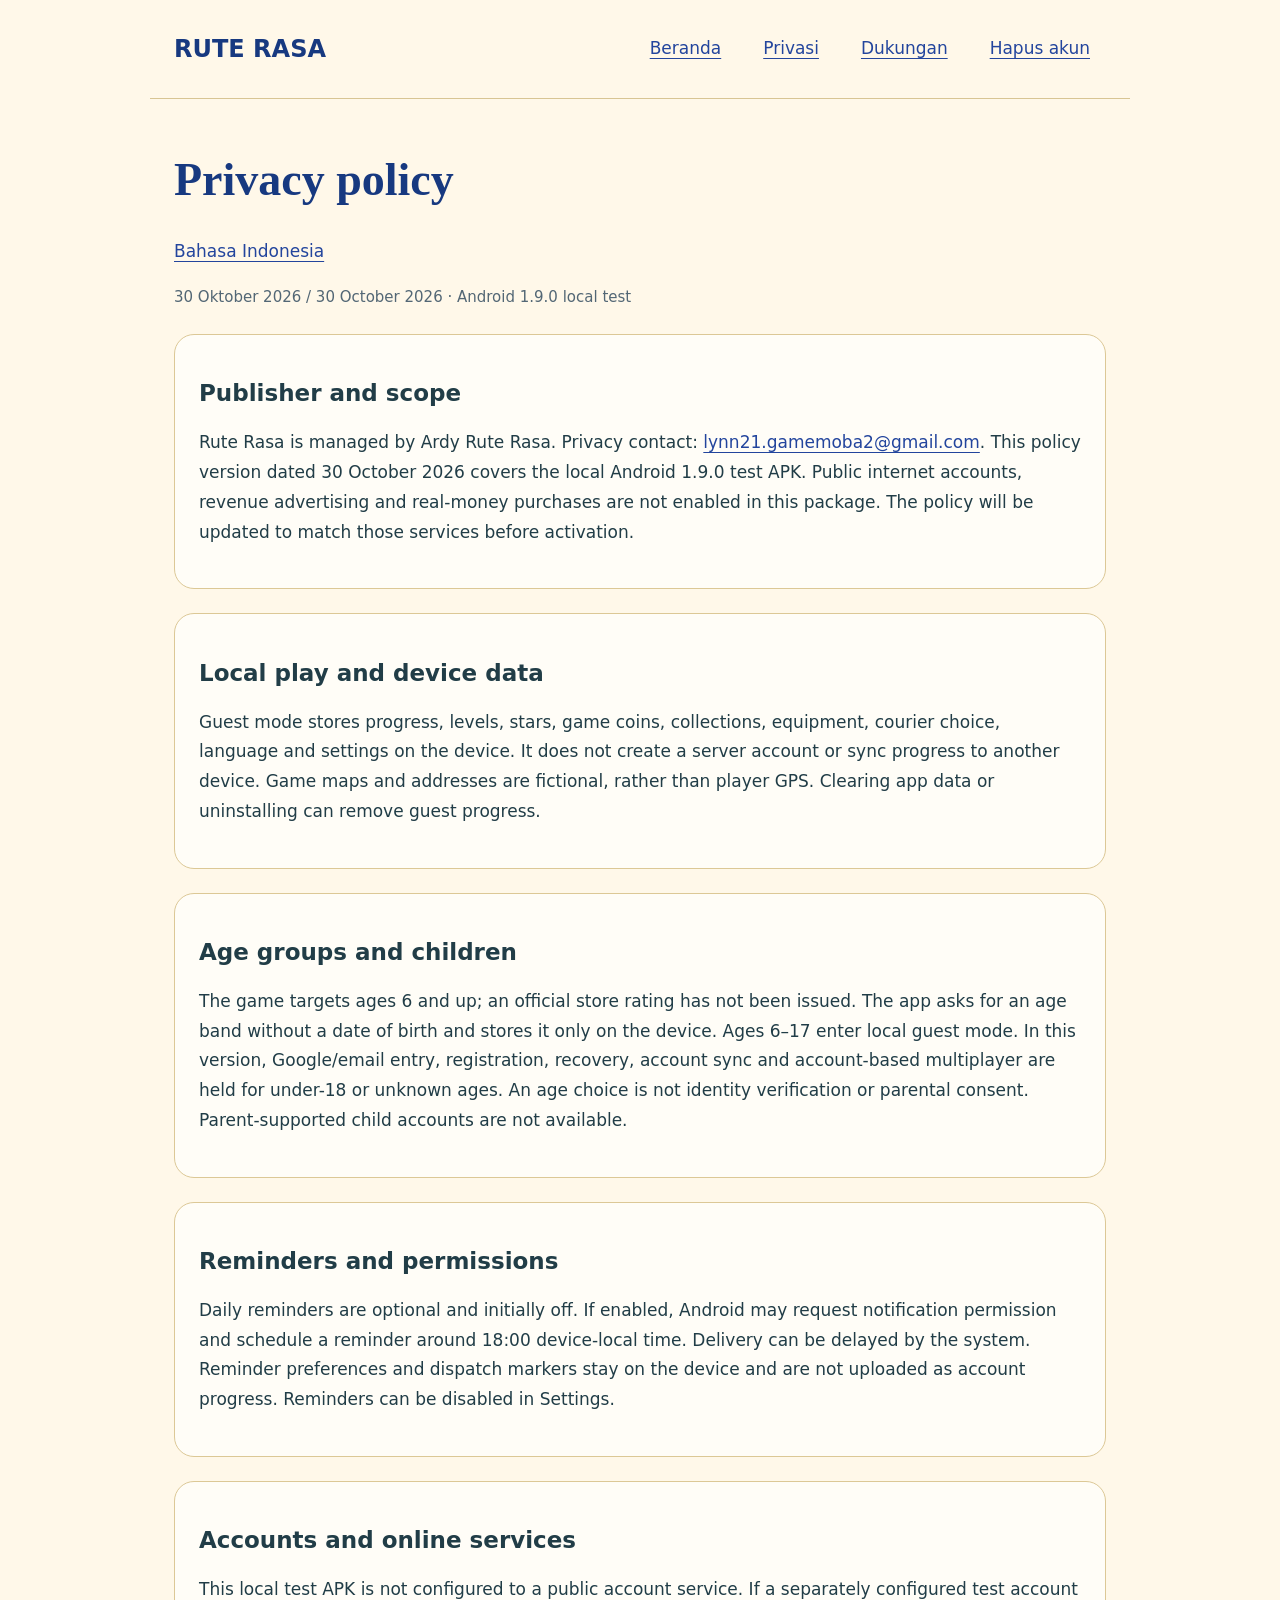
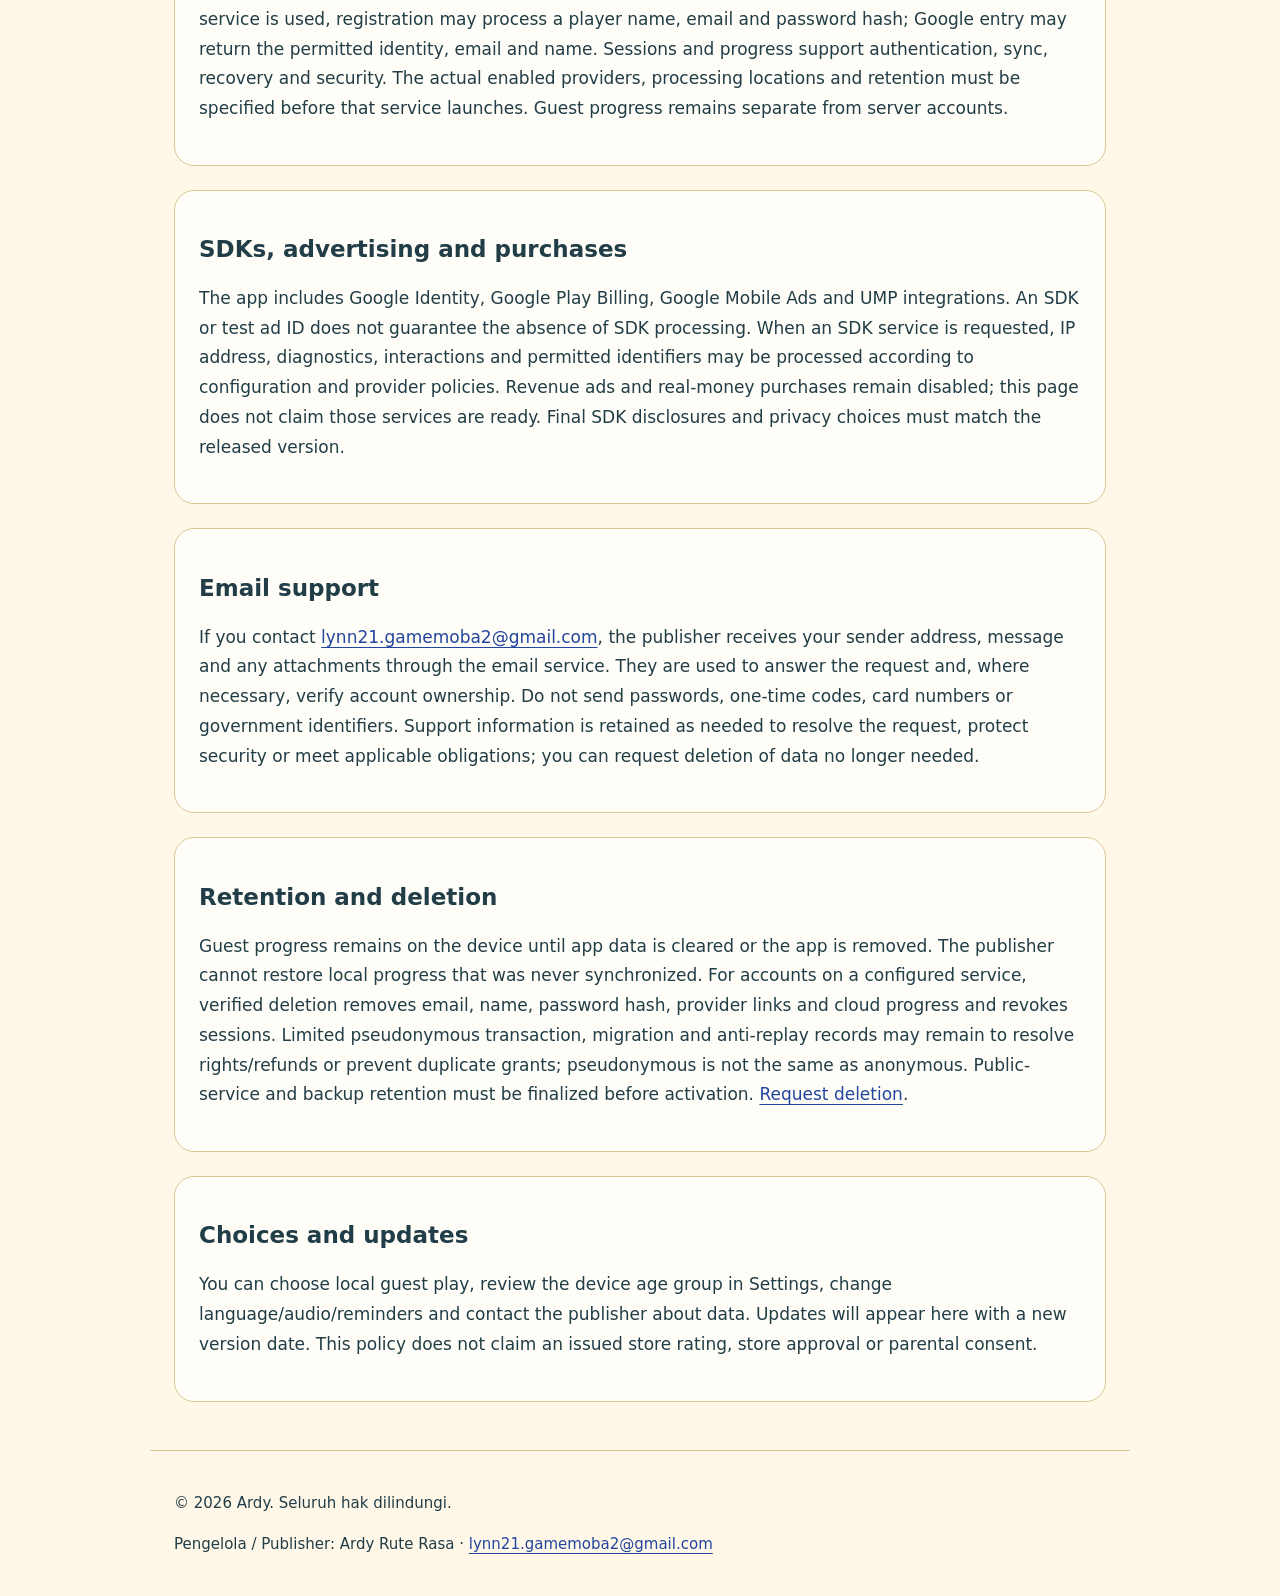
==== privacy-en.html @ 2d221945 "Add owner-approved privacy-en.html" ====
<!doctype html><html lang="en"><head><meta charset="utf-8"><meta name="viewport" content="width=device-width,initial-scale=1"><meta name="description" content="Privasi dan dukungan Rute Rasa oleh Ardy Rute Rasa"><title>Privacy policy · Rute Rasa</title><link rel="stylesheet" href="style.css"></head><body><a class="skip" href="#main">Lewati ke isi / Skip to content</a><header><a class="brand" href="index.html">RUTE RASA</a><nav aria-label="Navigasi halaman"><a href="index.html">Beranda</a><a href="privacy.html">Privasi</a><a href="support.html">Dukungan</a><a href="delete-account.html">Hapus akun</a></nav></header><main id="main"><h1>Privacy policy</h1><p><a href="privacy.html" lang="id">Bahasa Indonesia</a></p><p class="muted">30 Oktober 2026 / 30 October 2026 · Android 1.9.0 local test</p><section><h2>Publisher and scope</h2><p>Rute Rasa is managed by Ardy Rute Rasa. Privacy contact: <a href="mailto:lynn21.gamemoba2@gmail.com">lynn21.gamemoba2@gmail.com</a>. This policy version dated 30 October 2026 covers the local Android 1.9.0 test APK. Public internet accounts, revenue advertising and real-money purchases are not enabled in this package. The policy will be updated to match those services before activation.</p></section><section><h2>Local play and device data</h2><p>Guest mode stores progress, levels, stars, game coins, collections, equipment, courier choice, language and settings on the device. It does not create a server account or sync progress to another device. Game maps and addresses are fictional, rather than player GPS. Clearing app data or uninstalling can remove guest progress.</p></section><section><h2>Age groups and children</h2><p>The game targets ages 6 and up; an official store rating has not been issued. The app asks for an age band without a date of birth and stores it only on the device. Ages 6–17 enter local guest mode. In this version, Google/email entry, registration, recovery, account sync and account-based multiplayer are held for under-18 or unknown ages. An age choice is not identity verification or parental consent. Parent-supported child accounts are not available.</p></section><section><h2>Reminders and permissions</h2><p>Daily reminders are optional and initially off. If enabled, Android may request notification permission and schedule a reminder around 18:00 device-local time. Delivery can be delayed by the system. Reminder preferences and dispatch markers stay on the device and are not uploaded as account progress. Reminders can be disabled in Settings.</p></section><section><h2>Accounts and online services</h2><p>This local test APK is not configured to a public account service. If a separately configured test account service is used, registration may process a player name, email and password hash; Google entry may return the permitted identity, email and name. Sessions and progress support authentication, sync, recovery and security. The actual enabled providers, processing locations and retention must be specified before that service launches. Guest progress remains separate from server accounts.</p></section><section><h2>SDKs, advertising and purchases</h2><p>The app includes Google Identity, Google Play Billing, Google Mobile Ads and UMP integrations. An SDK or test ad ID does not guarantee the absence of SDK processing. When an SDK service is requested, IP address, diagnostics, interactions and permitted identifiers may be processed according to configuration and provider policies. Revenue ads and real-money purchases remain disabled; this page does not claim those services are ready. Final SDK disclosures and privacy choices must match the released version.</p></section><section><h2>Email support</h2><p>If you contact <a href="mailto:lynn21.gamemoba2@gmail.com">lynn21.gamemoba2@gmail.com</a>, the publisher receives your sender address, message and any attachments through the email service. They are used to answer the request and, where necessary, verify account ownership. Do not send passwords, one-time codes, card numbers or government identifiers. Support information is retained as needed to resolve the request, protect security or meet applicable obligations; you can request deletion of data no longer needed.</p></section><section><h2>Retention and deletion</h2><p>Guest progress remains on the device until app data is cleared or the app is removed. The publisher cannot restore local progress that was never synchronized. For accounts on a configured service, verified deletion removes email, name, password hash, provider links and cloud progress and revokes sessions. Limited pseudonymous transaction, migration and anti-replay records may remain to resolve rights/refunds or prevent duplicate grants; pseudonymous is not the same as anonymous. Public-service and backup retention must be finalized before activation. <a href="delete-account.html">Request deletion</a>.</p></section><section><h2>Choices and updates</h2><p>You can choose local guest play, review the device age group in Settings, change language/audio/reminders and contact the publisher about data. Updates will appear here with a new version date. This policy does not claim an issued store rating, store approval or parental consent.</p></section></main><footer><p>© 2026 Ardy. Seluruh hak dilindungi.</p><p>Pengelola / Publisher: Ardy Rute Rasa · <a href="mailto:lynn21.gamemoba2@gmail.com">lynn21.gamemoba2@gmail.com</a></p></footer></body></html>
---- style.css ----
*{box-sizing:border-box}html{scroll-behavior:smooth}body{margin:0;background:#fff8e9;color:#213d47;font:17px/1.75 system-ui,Segoe UI,sans-serif}header,main,footer{max-width:980px;margin:auto;padding:24px}header{display:flex;justify-content:space-between;align-items:center;gap:20px;flex-wrap:wrap;border-bottom:1px solid #d8c594}.brand{font-size:24px;font-weight:900;color:#173980;text-decoration:none}nav{display:flex;gap:10px;flex-wrap:wrap}nav a,.button{display:inline-flex;align-items:center;justify-content:center;min-height:48px;padding:10px 16px;border-radius:13px}a{color:#23459d;text-underline-offset:4px}a:focus-visible{outline:3px solid #23459d;outline-offset:4px}nav a[aria-current=page]{background:#e7edff}h1{font:800 clamp(30px,6vw,46px)/1.15 Georgia,serif;color:#173980;max-width:820px}h2{font-size:23px;line-height:1.35}h3{font-size:19px}section{padding:24px;background:#fffdf7;border:1px solid #dcc896;border-radius:20px;margin:24px 0}.lead{font-size:20px}.badge{display:inline-block;border:1px solid #97bda9;border-radius:30px;background:#e6f4ea;padding:5px 13px;font-size:15px}.button{background:#23459d;color:white;font-weight:750;text-decoration:none;border:1px solid #19387e}.secondary{background:#d8f0e6;color:#163d46;border-color:#88bba8}ul,ol{padding-left:24px}li{margin:10px 0}p,li,a{overflow-wrap:anywhere}.muted{color:#536775;font-size:15px}.cards{display:grid;grid-template-columns:repeat(auto-fit,minmax(min(100%,240px),1fr));gap:18px}.cards section{margin:0}footer{border-top:1px solid #d8c594;font-size:15px}.skip{position:absolute;top:-100px}.skip:focus{top:0;background:white;padding:15px;z-index:2}@media(max-width:400px){header,main,footer{padding:18px}section{padding:18px}nav a{padding:8px}body{font-size:16px}}@media(prefers-reduced-motion:reduce){html{scroll-behavior:auto}}
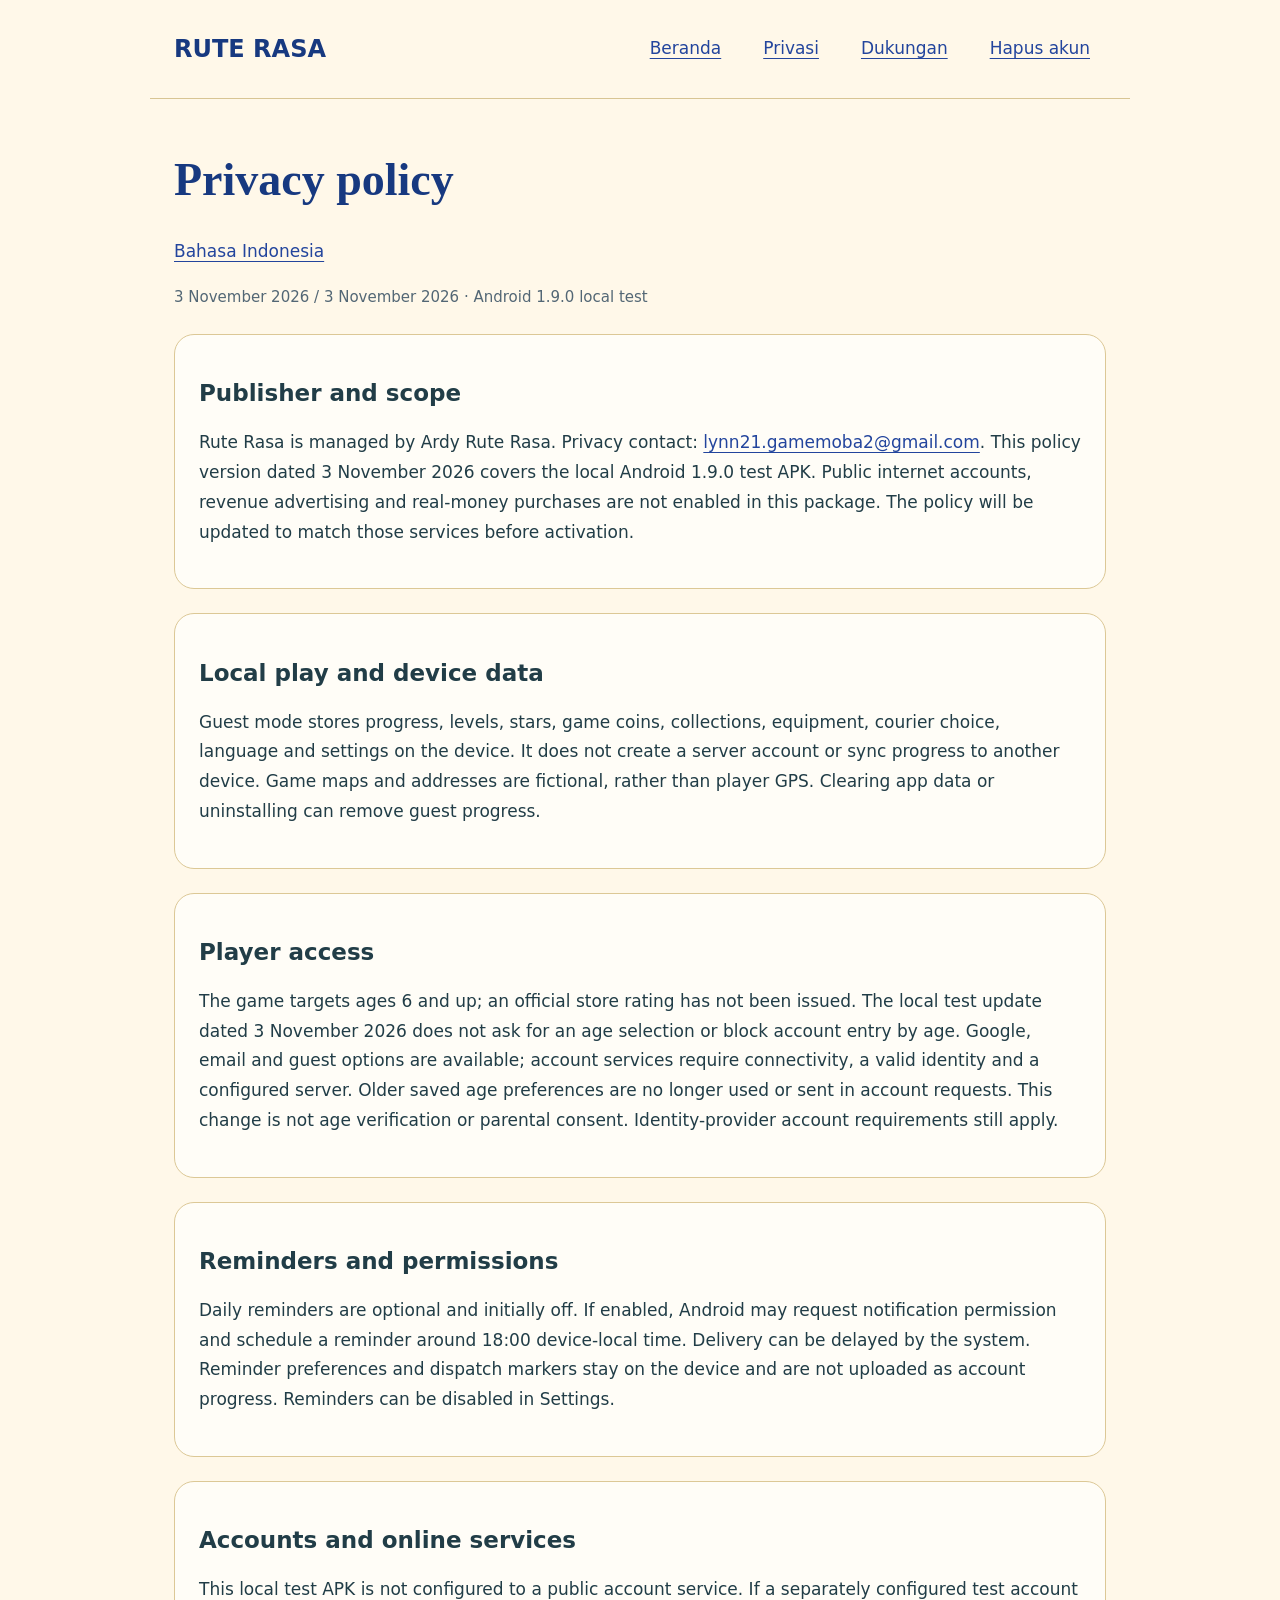
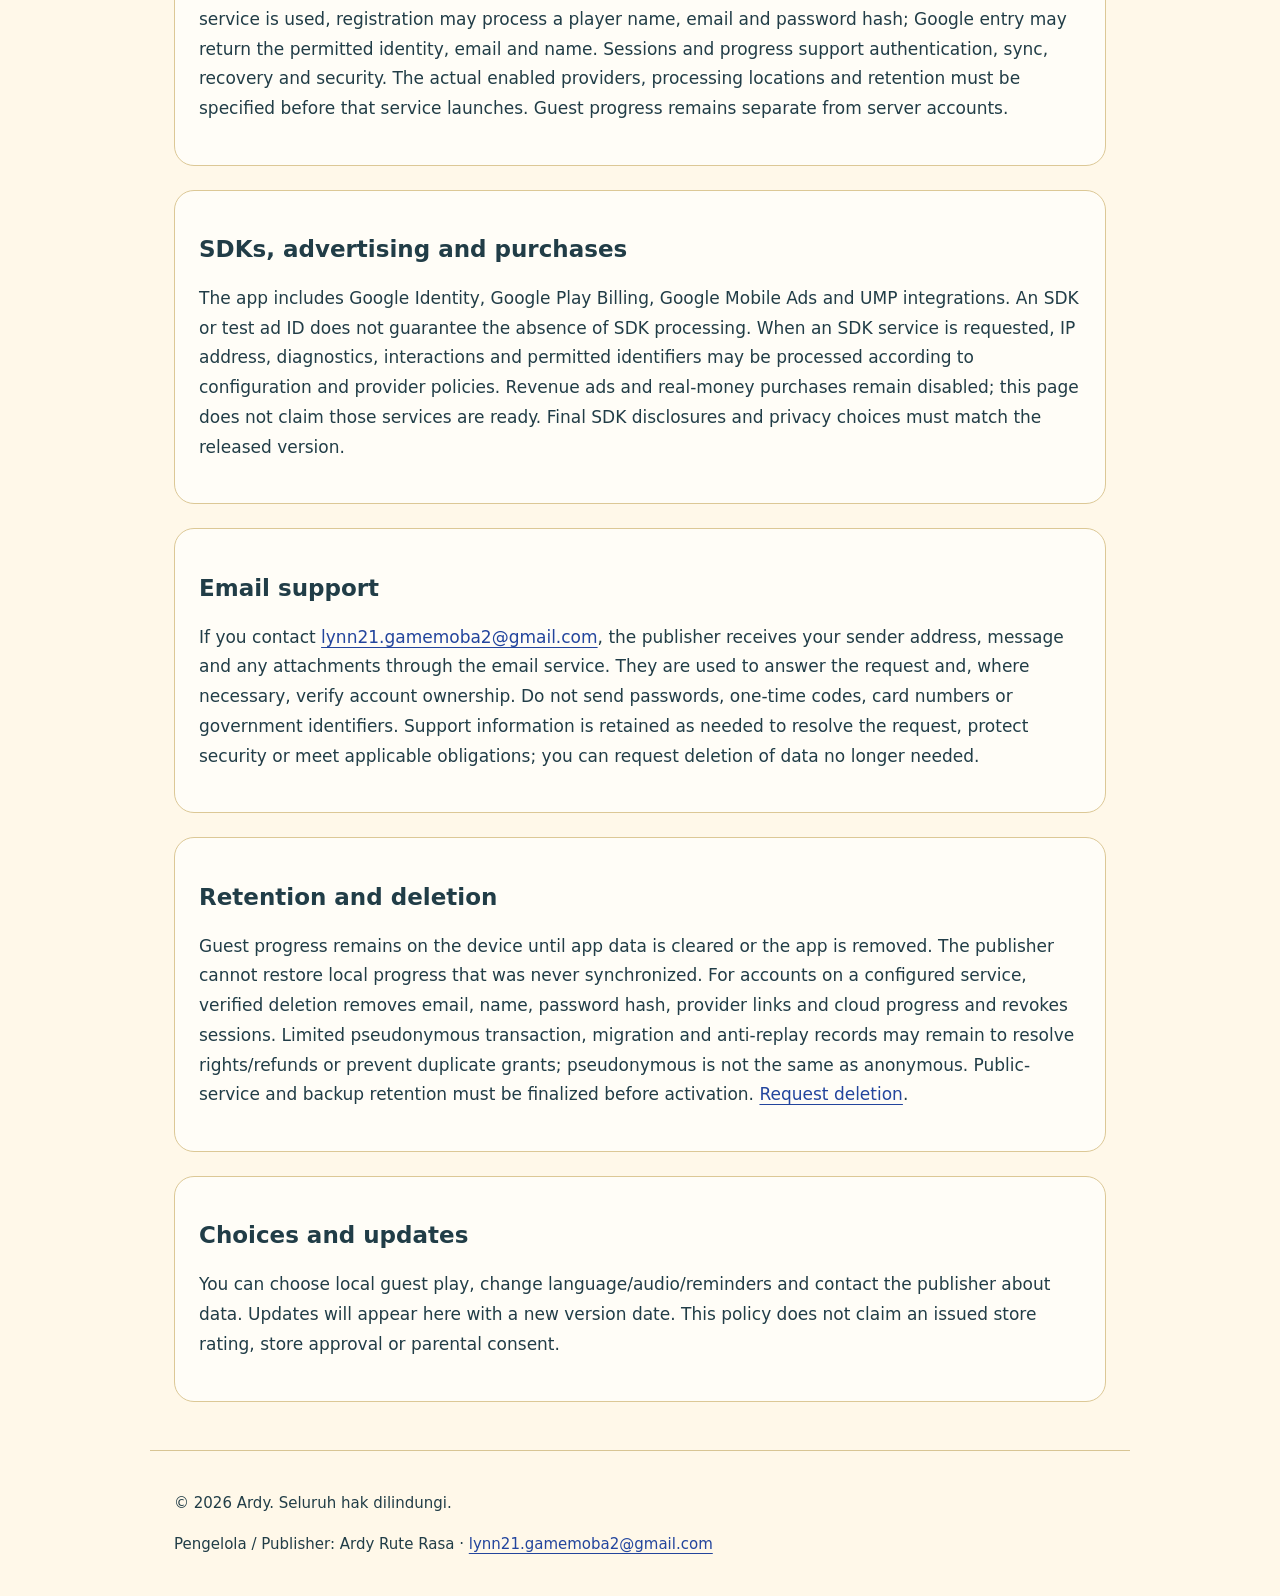
==== commit 38d6da3e: "Align support pages with 3 November account access update" ====
--- a/privacy-en.html
+++ b/privacy-en.html
@@ -1 +1 @@
-<!doctype html><html lang="en"><head><meta charset="utf-8"><meta name="viewport" content="width=device-width,initial-scale=1"><meta name="description" content="Privasi dan dukungan Rute Rasa oleh Ardy Rute Rasa"><title>Privacy policy · Rute Rasa</title><link rel="stylesheet" href="style.css"></head><body><a class="skip" href="#main">Lewati ke isi / Skip to content</a><header><a class="brand" href="index.html">RUTE RASA</a><nav aria-label="Navigasi halaman"><a href="index.html">Beranda</a><a href="privacy.html">Privasi</a><a href="support.html">Dukungan</a><a href="delete-account.html">Hapus akun</a></nav></header><main id="main"><h1>Privacy policy</h1><p><a href="privacy.html" lang="id">Bahasa Indonesia</a></p><p class="muted">30 Oktober 2026 / 30 October 2026 · Android 1.9.0 local test</p><section><h2>Publisher and scope</h2><p>Rute Rasa is managed by Ardy Rute Rasa. Privacy contact: <a href="mailto:lynn21.gamemoba2@gmail.com">lynn21.gamemoba2@gmail.com</a>. This policy version dated 30 October 2026 covers the local Android 1.9.0 test APK. Public internet accounts, revenue advertising and real-money purchases are not enabled in this package. The policy will be updated to match those services before activation.</p></section><section><h2>Local play and device data</h2><p>Guest mode stores progress, levels, stars, game coins, collections, equipment, courier choice, language and settings on the device. It does not create a server account or sync progress to another device. Game maps and addresses are fictional, rather than player GPS. Clearing app data or uninstalling can remove guest progress.</p></section><section><h2>Age groups and children</h2><p>The game targets ages 6 and up; an official store rating has not been issued. The app asks for an age band without a date of birth and stores it only on the device. Ages 6–17 enter local guest mode. In this version, Google/email entry, registration, recovery, account sync and account-based multiplayer are held for under-18 or unknown ages. An age choice is not identity verification or parental consent. Parent-supported child accounts are not available.</p></section><section><h2>Reminders and permissions</h2><p>Daily reminders are optional and initially off. If enabled, Android may request notification permission and schedule a reminder around 18:00 device-local time. Delivery can be delayed by the system. Reminder preferences and dispatch markers stay on the device and are not uploaded as account progress. Reminders can be disabled in Settings.</p></section><section><h2>Accounts and online services</h2><p>This local test APK is not configured to a public account service. If a separately configured test account service is used, registration may process a player name, email and password hash; Google entry may return the permitted identity, email and name. Sessions and progress support authentication, sync, recovery and security. The actual enabled providers, processing locations and retention must be specified before that service launches. Guest progress remains separate from server accounts.</p></section><section><h2>SDKs, advertising and purchases</h2><p>The app includes Google Identity, Google Play Billing, Google Mobile Ads and UMP integrations. An SDK or test ad ID does not guarantee the absence of SDK processing. When an SDK service is requested, IP address, diagnostics, interactions and permitted identifiers may be processed according to configuration and provider policies. Revenue ads and real-money purchases remain disabled; this page does not claim those services are ready. Final SDK disclosures and privacy choices must match the released version.</p></section><section><h2>Email support</h2><p>If you contact <a href="mailto:lynn21.gamemoba2@gmail.com">lynn21.gamemoba2@gmail.com</a>, the publisher receives your sender address, message and any attachments through the email service. They are used to answer the request and, where necessary, verify account ownership. Do not send passwords, one-time codes, card numbers or government identifiers. Support information is retained as needed to resolve the request, protect security or meet applicable obligations; you can request deletion of data no longer needed.</p></section><section><h2>Retention and deletion</h2><p>Guest progress remains on the device until app data is cleared or the app is removed. The publisher cannot restore local progress that was never synchronized. For accounts on a configured service, verified deletion removes email, name, password hash, provider links and cloud progress and revokes sessions. Limited pseudonymous transaction, migration and anti-replay records may remain to resolve rights/refunds or prevent duplicate grants; pseudonymous is not the same as anonymous. Public-service and backup retention must be finalized before activation. <a href="delete-account.html">Request deletion</a>.</p></section><section><h2>Choices and updates</h2><p>You can choose local guest play, review the device age group in Settings, change language/audio/reminders and contact the publisher about data. Updates will appear here with a new version date. This policy does not claim an issued store rating, store approval or parental consent.</p></section></main><footer><p>© 2026 Ardy. Seluruh hak dilindungi.</p><p>Pengelola / Publisher: Ardy Rute Rasa · <a href="mailto:lynn21.gamemoba2@gmail.com">lynn21.gamemoba2@gmail.com</a></p></footer></body></html>+<!doctype html><html lang="en"><head><meta charset="utf-8"><meta name="viewport" content="width=device-width,initial-scale=1"><meta name="description" content="Privasi dan dukungan Rute Rasa oleh Ardy Rute Rasa"><title>Privacy policy · Rute Rasa</title><link rel="stylesheet" href="style.css"></head><body><a class="skip" href="#main">Lewati ke isi / Skip to content</a><header><a class="brand" href="index.html">RUTE RASA</a><nav aria-label="Navigasi halaman"><a href="index.html">Beranda</a><a href="privacy.html">Privasi</a><a href="support.html">Dukungan</a><a href="delete-account.html">Hapus akun</a></nav></header><main id="main"><h1>Privacy policy</h1><p><a href="privacy.html" lang="id">Bahasa Indonesia</a></p><p class="muted">3 November 2026 / 3 November 2026 · Android 1.9.0 local test</p><section><h2>Publisher and scope</h2><p>Rute Rasa is managed by Ardy Rute Rasa. Privacy contact: <a href="mailto:lynn21.gamemoba2@gmail.com">lynn21.gamemoba2@gmail.com</a>. This policy version dated 3 November 2026 covers the local Android 1.9.0 test APK. Public internet accounts, revenue advertising and real-money purchases are not enabled in this package. The policy will be updated to match those services before activation.</p></section><section><h2>Local play and device data</h2><p>Guest mode stores progress, levels, stars, game coins, collections, equipment, courier choice, language and settings on the device. It does not create a server account or sync progress to another device. Game maps and addresses are fictional, rather than player GPS. Clearing app data or uninstalling can remove guest progress.</p></section><section><h2>Player access</h2><p>The game targets ages 6 and up; an official store rating has not been issued. The local test update dated 3 November 2026 does not ask for an age selection or block account entry by age. Google, email and guest options are available; account services require connectivity, a valid identity and a configured server. Older saved age preferences are no longer used or sent in account requests. This change is not age verification or parental consent. Identity-provider account requirements still apply.</p></section><section><h2>Reminders and permissions</h2><p>Daily reminders are optional and initially off. If enabled, Android may request notification permission and schedule a reminder around 18:00 device-local time. Delivery can be delayed by the system. Reminder preferences and dispatch markers stay on the device and are not uploaded as account progress. Reminders can be disabled in Settings.</p></section><section><h2>Accounts and online services</h2><p>This local test APK is not configured to a public account service. If a separately configured test account service is used, registration may process a player name, email and password hash; Google entry may return the permitted identity, email and name. Sessions and progress support authentication, sync, recovery and security. The actual enabled providers, processing locations and retention must be specified before that service launches. Guest progress remains separate from server accounts.</p></section><section><h2>SDKs, advertising and purchases</h2><p>The app includes Google Identity, Google Play Billing, Google Mobile Ads and UMP integrations. An SDK or test ad ID does not guarantee the absence of SDK processing. When an SDK service is requested, IP address, diagnostics, interactions and permitted identifiers may be processed according to configuration and provider policies. Revenue ads and real-money purchases remain disabled; this page does not claim those services are ready. Final SDK disclosures and privacy choices must match the released version.</p></section><section><h2>Email support</h2><p>If you contact <a href="mailto:lynn21.gamemoba2@gmail.com">lynn21.gamemoba2@gmail.com</a>, the publisher receives your sender address, message and any attachments through the email service. They are used to answer the request and, where necessary, verify account ownership. Do not send passwords, one-time codes, card numbers or government identifiers. Support information is retained as needed to resolve the request, protect security or meet applicable obligations; you can request deletion of data no longer needed.</p></section><section><h2>Retention and deletion</h2><p>Guest progress remains on the device until app data is cleared or the app is removed. The publisher cannot restore local progress that was never synchronized. For accounts on a configured service, verified deletion removes email, name, password hash, provider links and cloud progress and revokes sessions. Limited pseudonymous transaction, migration and anti-replay records may remain to resolve rights/refunds or prevent duplicate grants; pseudonymous is not the same as anonymous. Public-service and backup retention must be finalized before activation. <a href="delete-account.html">Request deletion</a>.</p></section><section><h2>Choices and updates</h2><p>You can choose local guest play, change language/audio/reminders and contact the publisher about data. Updates will appear here with a new version date. This policy does not claim an issued store rating, store approval or parental consent.</p></section></main><footer><p>© 2026 Ardy. Seluruh hak dilindungi.</p><p>Pengelola / Publisher: Ardy Rute Rasa · <a href="mailto:lynn21.gamemoba2@gmail.com">lynn21.gamemoba2@gmail.com</a></p></footer></body></html>
